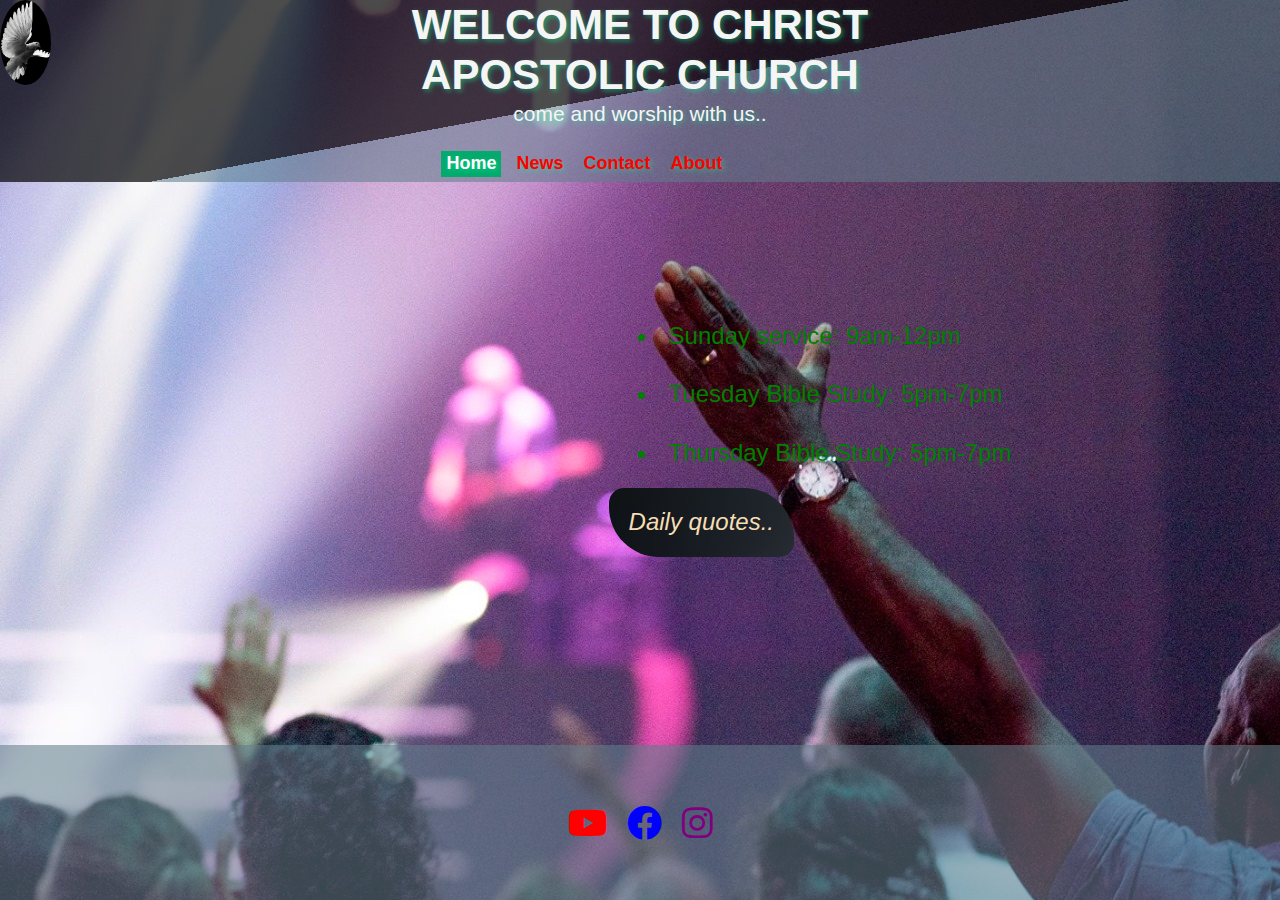
==== church.html @ a7349bd3 "made a repository of my portfolio website" ====
<!DOCTYPE html>
<html lang="en">
<head>
  <meta charset="UTF-8">
  <meta http-equiv="X-UA-Compatible" content="IE=edge">
  <meta name="viewport" content="width=device-width, initial-scale=1.0">
  <title>Document</title>
  <link rel="stylesheet" href="./church.css">
<link rel="stylesheet" href="./css/all.css">
<link rel="stylesheet" href="./webfonts/fa-brands-400.ttf">
</head>
<body>
  <header>
    <div class="container">
    <div class="box">
      <span><img src="/images/dove.jpg" alt="globe"></span>
    </div>
    
      <div>
        <h1>WELCOME TO CHRIST APOSTOLIC CHURCH</h1>
        <p>come and worship with us..</p>
      </div>
      

       <nav>
         <ul class="nav-bar">
          <li><a class="active" href="#home">Home</a></li>
          <li><a href="#news">News</a></li>
          <li><a href="#contact">Contact</a></li>
          <li><a href="#about">About</a></li>
         </ul>
       </nav>
      </div>
    </div>
  </header>

  <section>
    <div class="container activities">
     <ul>
      <li>Sunday service: 9am-12pm</li>
      <li>Tuesday Bible Study: 5pm-7pm</li>
      <li>Thursday Bible Study: 5pm-7pm</li>
     
     </ul>
     <div> <p class="demo quotes">Daily quotes..</p></div>
  </section>

   <footer>
      
      <div class="footer-items">
        <i class="fa-brands fa-youtube"></i>
        <i class="fa-brands fa-facebook"></i>
        <i class="fa-brands fa-instagram"></i>
      </div>
    </footer>

  
  
    <script src="/church.js"></script>
</body>
</html>
---- church.css ----
* {
      margin: 0;
      box-sizing: border-box;
  }

  body,
  ::after,
  ::before {
      box-sizing: border-box !important;
      padding: 0px !important;
      margin: 0px !important;
  }

  body,
  h1,
  p {
      margin: 0;
  }

  body {
      font-size: 1.3125em;
      font-weight: 200;
      font-family: 'Segoe UI', Tahoma, Geneva, Verdana, sans-serif;
      line-height: 1.2;
      background-color: #555;
      background-image: url(/images/handsup.jpg);
      
      
      
      
      

  }

  @media(max-width:600px) {
      body {
          background-color: cadetblue;
          background-image: url(/images/handintheair.jpg) !important;
          position: relative !important;
          background-size: cover !important;
          background-repeat: repeat-y !important;
          color: aliceblue;
          zoom: 75%;

      }

      .activities {
          zoom: 50%;
          transform: translate(50px, 300px);
          border-radius: 15px 50px 30px;


      }

      h1 {
          font-size: medium;
          font-weight: 200;
      }

      p {
          font-size: small;
          font-style: italic;

      }

  }

  header {

      padding: 0 70px;
      background: linear-gradient(-190.5deg,rgba(0,0,0,0.7) 50%, #607d8b8f 50%);
      height: 100%;
      margin: auto;
      text-align: center;
      text-shadow: 2px 2px 5px #00ff9a73;
      position: relative;
      color: whitesmoke;
  }

  @media(max-width:600px) {
      header {
          padding: 50px;

      }
  }

  .nav-bar {
      list-style-type: none;
      margin: 0;
      padding: 10;
      width: fit-content;
      display: flex;
      margin-top: 20px;

  }

  .nav-bar a {
      text-decoration: none;
      display: block;
      color: red;
      padding: 2px 5px;
      font-size: large;
      font-weight: bold;
      margin:5px;

  }

  li a.active {
      background-color: #04AA6D;
      color: white;
  }

  li a:hover:not(.active) {
      background-color: red;
      color: white;
  }

  .box span img {
      width: 4%;
      border-radius: 70%;
      position: absolute;
      transform-style: preserve-3d;
      top: 0;
      left: 0;
      animation: animate 20s linear infinite;
  }

  @keyframes animate {
      0% {
          transform: perspective(1000px) rotateY(0deg);
      }

      100% {
          transform: perspective(1000px) rotateY(370deg);
      }
  }

  .container {
      margin-inline: auto;
      width: min(90%, 30.45rem);
  }

  .activities {
      margin-top: 100px;
      font-size: x-large;
      animation: mymove 20s infinite;
      color: #00968882;
      max-width: fit-content;
      border-radius: 15px 50px 30px;
      transform: translate(180px, 30px);
  }

  .quotes {
      background-color: gray;
      width: fit-content;
      border-radius: 15px 50px;
      color: wheat;
      padding: 20px;
      background-image: url(./images/thorn.jpg);

      background-blend-mode: rgba(0, 0, 0, 0.9);
      font-style: italic;
  }

  @keyframes mymove {
      from {
          background-color: wheat;
      }

      to {
          background-color: gray;
      }
  }

  .activities li {
      margin: 10px;
      padding: 10px;
      color: green;}

      .footer-items{
    display: flex;
    justify-content: center;
    
      }

      .fa-brands{

        font-size: 35px;
        font-weight: bolder;
        align-self: center;
        margin:10px;

      }
      .fa-youtube{
        color:red;
      }
      .fa-facebook{
        color:blue;
      }
      .fa-instagram{
        color:purple
      }

      footer{
        
        background-color: #607d8b91;
        position:absolute;
        bottom: 0;
        left: 0;
        padding: 50px;
        display: block;
        width: 100%;
    
        
      }
      @media(max-width:600px){
        footer{
            position:absolute;
            bottom: -600px;
            align-items: center;
            
            
        }
      }
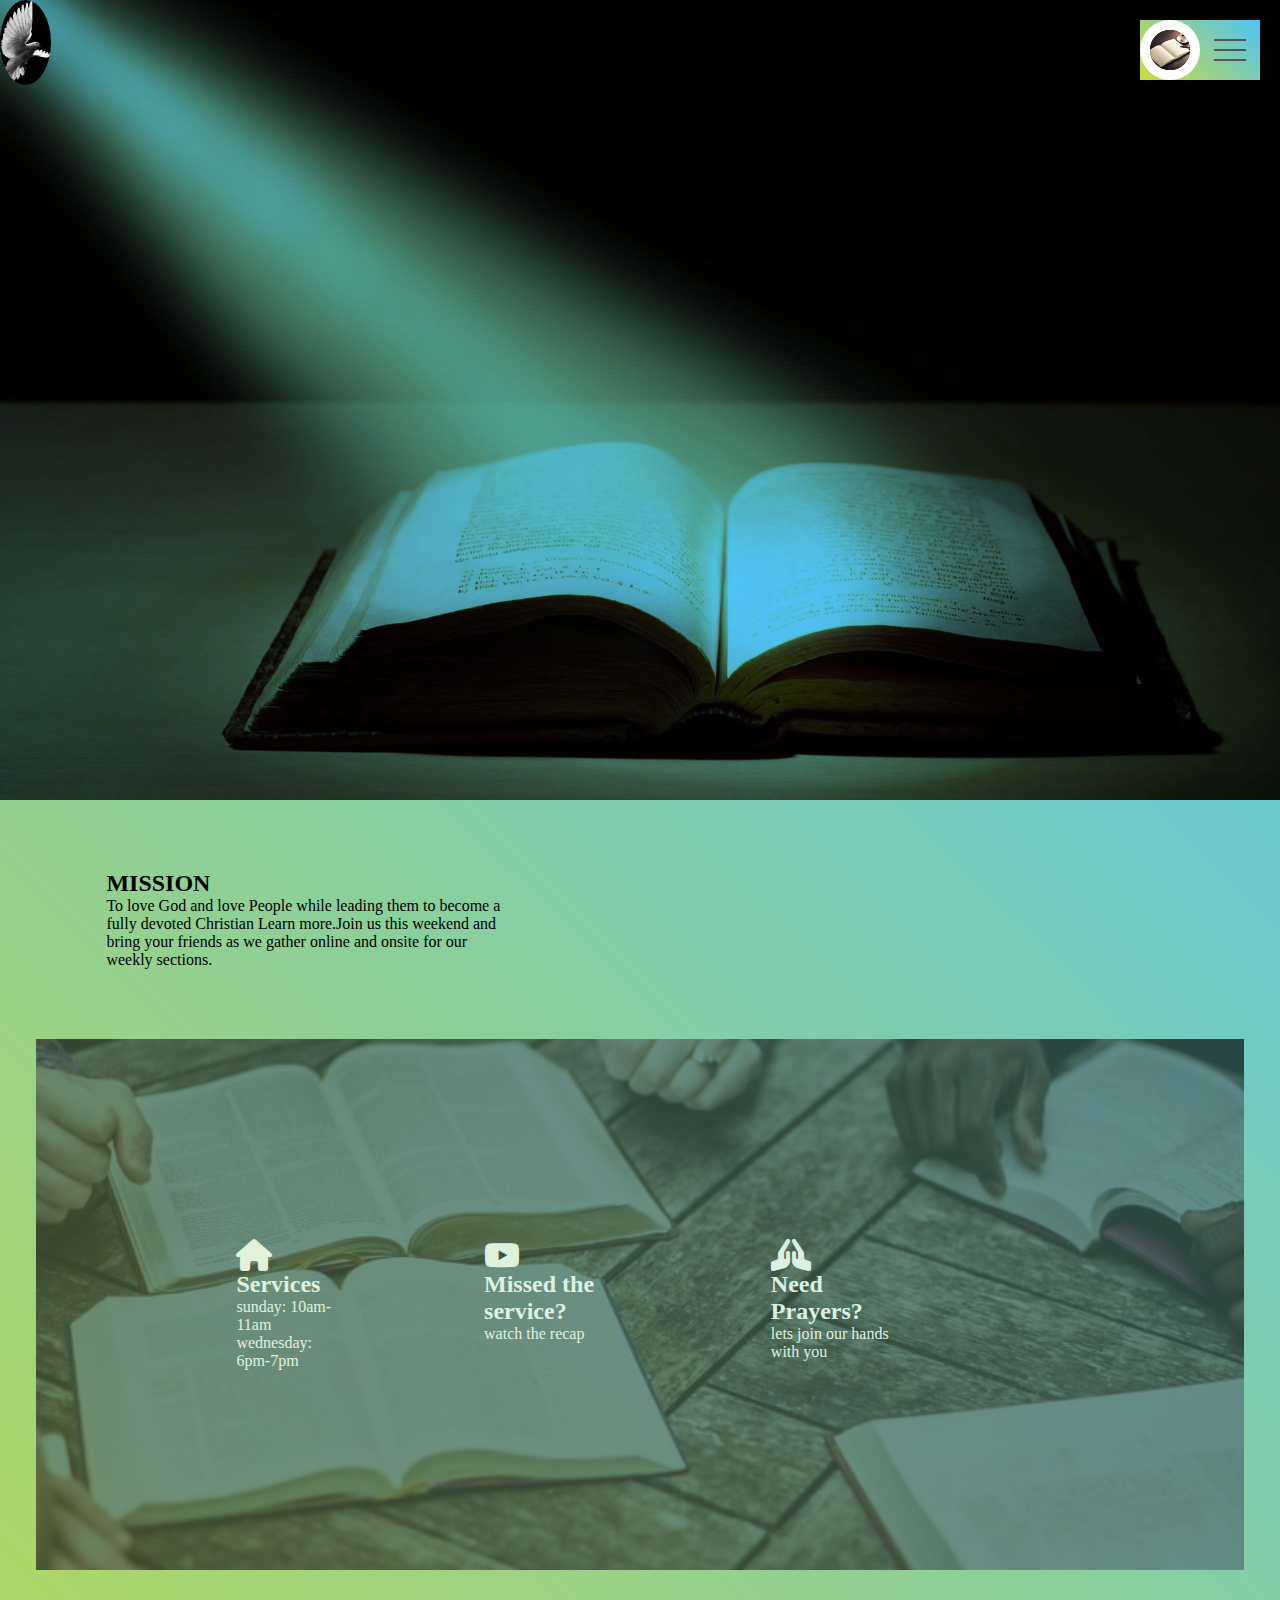
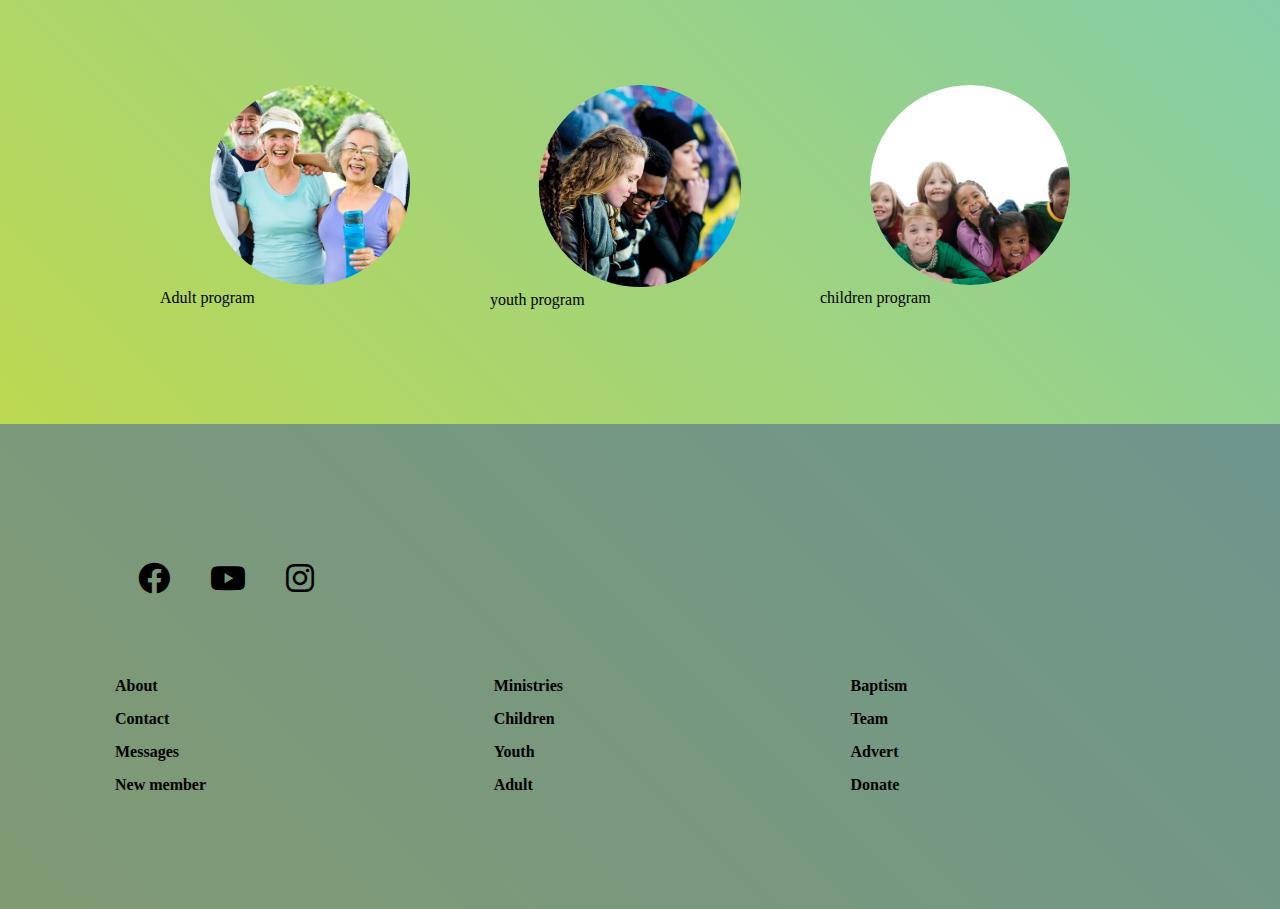
==== commit c6ee418f: "added new church css file" ====
--- a/church.html
+++ b/church.html
@@ -1,61 +1,119 @@
 <!DOCTYPE html>
 <html lang="en">
 <head>
-  <meta charset="UTF-8">
-  <meta http-equiv="X-UA-Compatible" content="IE=edge">
-  <meta name="viewport" content="width=device-width, initial-scale=1.0">
-  <title>Document</title>
-  <link rel="stylesheet" href="./church.css">
-<link rel="stylesheet" href="./css/all.css">
-<link rel="stylesheet" href="./webfonts/fa-brands-400.ttf">
+    <meta charset="UTF-8">
+    <meta http-equiv="X-UA-Compatible" content="IE=edge">
+    <meta name="viewport" content="width=device-width, initial-scale=1.0">
+    <title>Document</title>
+    <link rel="stylesheet" href="./church.css">
+    <link rel="stylesheet" href="./css/all.css">
+    <link rel="stylesheet" href="./webfonts/fa-solid-900.ttf">
 </head>
 <body>
-  <header>
-    <div class="container">
-    <div class="box">
-      <span><img src="/images/dove.jpg" alt="globe"></span>
-    </div>
     
-      <div>
-        <h1>WELCOME TO CHRIST APOSTOLIC CHURCH</h1>
-        <p>come and worship with us..</p>
-      </div>
-      
+            <header>
+                <div class="quotes"></div>
+                <div class="box">
+                    <span><img src="./images/dove.jpg" alt="globe"></span>
+                  </div>
+                <!--navigation-->
+              <div class="navigation">
+                <div class="userBx">
+                    <div class="imgBx">
+                        <img src="./images/bible3.jpg" alt="">
+                    </div>
+                </div>
+                <div class="menuToggle"></div>
+                <ul class="menu">
+                    <li><a href="#">About Us</a></li>
+                    <li><a href="#"></a>Contact</li>
+                    <li><a href=""></a>Donate</li>
+                </ul>
+              </div>
 
-       <nav>
-         <ul class="nav-bar">
-          <li><a class="active" href="#home">Home</a></li>
-          <li><a href="#news">News</a></li>
-          <li><a href="#contact">Contact</a></li>
-          <li><a href="#about">About</a></li>
-         </ul>
-       </nav>
-      </div>
-    </div>
-  </header>
+            </header>
+            
+              <!--all-container wraps all other elements except header-->
+                <div class="all-container">
+                    <div class="word">
+                        <h2>MISSION</h2>
+                        <p class="mission">To love God and love People while leading them to become a fully devoted Christian
+                            Learn more.Join us this weekend and bring your friends as we gather online and onsite
+                            for our weekly sections.
+                        </p>
+                    </div>
+                    <div class="activities">
+                        <div>
+                            <i class="fa-solid fa-house fa-2x"></i>
+                            <h2>Services</h2>
+                            <p>sunday: 10am-11am</p>
+                            <p>wednesday: 6pm-7pm</p>
+                        </div>
+                        <div>
+                            <i class="fa-brands fa-youtube fa-2x" ></i>
+                            <h2>Missed the service?</h2>
+                            <p>watch the recap</p>
+                        </div>
+                        <div>
+                            <i class="fa-sharp fa-solid fa-hands-praying fa-2x"></i>
+                            <h2>Need Prayers?</h2>
+                            <p>lets join our hands with you</p>
+                         </div>
+                    </div>
+                    <div class="img-flex">
+                        <div class="youth">
+                            <img src="./images/k-117-chim-0120.webp" class="youth-img">
+                            <p>Adult program</p>
+                    
+                        </div>
+                        <div class="children">
+                            <img src="./images/HeaderOrganiGram-540x364.jpg" class="children-img">
+                            <p>youth program</p>
+                        </div>
+                        <div class="kids">
+                            <img src="./images/diversity_kids1.jpg" class="kids-img">
+                            <p>children program</p>
+                            
+                    
+                        </div>
+                    </div>
+                        </div>
+                    </div>                   
+                            </div>
+                </div>
+                <div class="footer-container">
+                    <!--footer-->
+                    <footer class="footer">
+                        <div class="socials">
+                            <!--brand logos-->
+                            <i class="fa-brands fa-facebook fa-2x"></i>
+                            <i class="fa-brands fa-youtube fa-2x" ></i>
+                            <i class="fa-brands fa-instagram fa-2x"></i>
+                        </div>
+                        <div class="church-info">
+                            <div class="church-box">
+                                <p>About</p>
+                                <p>Contact</p>
+                                <p>Messages</p>
+                                <p>New member</p>
+                            </div>
+                            <div class="church-box">
+                                <p>Ministries</p>
+                                <p>Children</p>
+                                <p>Youth</p>
+                                <p>Adult</p>
+                            </div>
+                            <div class="church-box">
+                            <p>Baptism</p>
+                            <p>Team</p>
+                            <p>Advert</p>
+                            <p>Donate</p></div>
+                            <div class="church-box"></div>
+                        </div>
+                    </footer>
+                                </div>
+        
 
-  <section>
-    <div class="container activities">
-     <ul>
-      <li>Sunday service: 9am-12pm</li>
-      <li>Tuesday Bible Study: 5pm-7pm</li>
-      <li>Thursday Bible Study: 5pm-7pm</li>
-     
-     </ul>
-     <div> <p class="demo quotes">Daily quotes..</p></div>
-  </section>
-
-   <footer>
-      
-      <div class="footer-items">
-        <i class="fa-brands fa-youtube"></i>
-        <i class="fa-brands fa-facebook"></i>
-        <i class="fa-brands fa-instagram"></i>
-      </div>
-    </footer>
-
-  
-  
-    <script src="/church.js"></script>
+         <script src="./church.js"></script>
 </body>
 </html>--- a/church.css
+++ b/church.css
@@ -1,227 +1,368 @@
-  * {
-      margin: 0;
-      box-sizing: border-box;
-  }
-
-  body,
-  ::after,
-  ::before {
-      box-sizing: border-box !important;
-      padding: 0px !important;
-      margin: 0px !important;
-  }
-
-  body,
-  h1,
-  p {
-      margin: 0;
-  }
-
-  body {
-      font-size: 1.3125em;
-      font-weight: 200;
-      font-family: 'Segoe UI', Tahoma, Geneva, Verdana, sans-serif;
-      line-height: 1.2;
-      background-color: #555;
-      background-image: url(/images/handsup.jpg);
-      
-      
-      
-      
-      
-
-  }
-
-  @media(max-width:600px) {
-      body {
-          background-color: cadetblue;
-          background-image: url(/images/handintheair.jpg) !important;
-          position: relative !important;
-          background-size: cover !important;
-          background-repeat: repeat-y !important;
-          color: aliceblue;
-          zoom: 75%;
-
-      }
-
-      .activities {
-          zoom: 50%;
-          transform: translate(50px, 300px);
-          border-radius: 15px 50px 30px;
-
-
-      }
-
-      h1 {
-          font-size: medium;
-          font-weight: 200;
-      }
-
-      p {
-          font-size: small;
-          font-style: italic;
-
-      }
-
-  }
-
-  header {
-
-      padding: 0 70px;
-      background: linear-gradient(-190.5deg,rgba(0,0,0,0.7) 50%, #607d8b8f 50%);
-      height: 100%;
-      margin: auto;
-      text-align: center;
-      text-shadow: 2px 2px 5px #00ff9a73;
-      position: relative;
-      color: whitesmoke;
-  }
-
-  @media(max-width:600px) {
-      header {
-          padding: 50px;
-
-      }
-  }
-
-  .nav-bar {
-      list-style-type: none;
-      margin: 0;
-      padding: 10;
-      width: fit-content;
-      display: flex;
-      margin-top: 20px;
-
-  }
-
-  .nav-bar a {
-      text-decoration: none;
-      display: block;
-      color: red;
-      padding: 2px 5px;
-      font-size: large;
-      font-weight: bold;
-      margin:5px;
-
-  }
-
-  li a.active {
-      background-color: #04AA6D;
-      color: white;
-  }
-
-  li a:hover:not(.active) {
-      background-color: red;
-      color: white;
-  }
-
+*{
+    margin: 0;
+    box-sizing: border-box;
+}
+body,
+::after,
+::before{
+    box-sizing: border-box !important;
+    margin: 0 !important;
+    padding:0 !important;
+    position: relative;
+
+    
+}
+
+    
+  body,html{
+    background:linear-gradient(45deg,#cddc39,#4fc3f7) ;
+    overflow-x: hidden;
+  } 
   .box span img {
-      width: 4%;
-      border-radius: 70%;
-      position: absolute;
-      transform-style: preserve-3d;
-      top: 0;
-      left: 0;
-      animation: animate 20s linear infinite;
-  }
-
-  @keyframes animate {
-      0% {
-          transform: perspective(1000px) rotateY(0deg);
-      }
-
-      100% {
-          transform: perspective(1000px) rotateY(370deg);
-      }
-  }
-
-  .container {
-      margin-inline: auto;
-      width: min(90%, 30.45rem);
-  }
-
-  .activities {
-      margin-top: 100px;
-      font-size: x-large;
-      animation: mymove 20s infinite;
-      color: #00968882;
-      max-width: fit-content;
-      border-radius: 15px 50px 30px;
-      transform: translate(180px, 30px);
-  }
-
-  .quotes {
-      background-color: gray;
-      width: fit-content;
-      border-radius: 15px 50px;
-      color: wheat;
-      padding: 20px;
-      background-image: url(./images/thorn.jpg);
-
-      background-blend-mode: rgba(0, 0, 0, 0.9);
-      font-style: italic;
-  }
-
-  @keyframes mymove {
-      from {
-          background-color: wheat;
-      }
-
-      to {
-          background-color: gray;
-      }
-  }
-
-  .activities li {
-      margin: 10px;
-      padding: 10px;
-      color: green;}
-
-      .footer-items{
-    display: flex;
-    justify-content: center;
-    
-      }
-
-      .fa-brands{
-
-        font-size: 35px;
-        font-weight: bolder;
-        align-self: center;
-        margin:10px;
-
-      }
-      .fa-youtube{
-        color:red;
-      }
-      .fa-facebook{
-        color:blue;
-      }
-      .fa-instagram{
-        color:purple
-      }
-
-      footer{
+    width: 4%;
+    border-radius: 70%;
+    position: absolute;
+    transform-style: preserve-3d;
+    top: 0;
+    left: 0;
+    animation: animate 25s linear infinite;
+}
+
+@keyframes animate {
+    0% {
+        transform: perspective(1500px) rotateY(0deg);
+    }
+
+    100% {
+        transform: perspective(1500px) rotateY(370deg);
+    }
+}     
+    
+.navigation{
+    position: absolute;
+    top:20px;
+    right:20px;
+    width:120px;
+    height:60px;
+    background: linear-gradient(45deg,#cddc39,#4fc3f7);
+    box-shadow: 0 25px 35px rgba(0,0,0,0.1);
+    display: flex;
+    justify-content:space-between;  
+    transition: height 0.5s, width 0.5s;
+    transition-delay: 0s, 0.75s;
+    overflow: hidden;
+
+}
+@media(max-width:600px){
+    .navigation{
+        right:120px;
+        top:0;
+    }
+}
+
+.navigation.active{
+    width: 200px;
+    height: 300px;
+    transition: width 0.5s, height 0.5s;
+    transition-delay: 0s, 0.75s;
+}
+.navigation.active .userBx{
+    width:calc(100%-60px)
+}
+.navigation .userBx .username{
+    white-space: nowrap;
+    color:#555;
+    font-size: 1.1em;
+}
+
+.navigation .userBx{
+    position: relative;
+    width: 60px;
+    height: 60px;
+    background-color:linear-gradient(45deg,#cddc39,#4fc3f7);
+    display: flex;
+    align-items: center;
+    overflow: hidden;
+    transition: 0.5s;
+    transition-delay: 0.5s;
+}
+.navigation .userBx .imgBx{
+    position:relative;
+    min-width: 60px;
+    height: 60px;
+    overflow: hidden;
+    background-color:#000;
+    border-radius: 50%;
+    border:10px solid #fff;
+    
+    
+}
+.navigation .userBx .imgBx img{
+    position:absolute;
+    top:0;
+    left: 0;
+    width:100%;
+    height:100%;
+    object-fit: cover;
+}
+.navigation .menuToggle{
+    position: relative;
+    height: 60px;
+    width: 60px;
+    cursor: pointer;
+    display: flex;
+    justify-content:center;
+    align-items:center;
+}
+.navigation .menuToggle::before
+{
+    content: ' ';
+    position: absolute;
+    height: 2px;
+    width:32px;
+    background-color: #555;
+    transform: translateY(-10px);
+    box-shadow: 0 10px #555;
+    transition: 0.5s;
+}
+.navigation .menuToggle::after
+{
+    content: ' ';
+    position: absolute;
+    height: 2px;
+    width:32px;
+    background-color: #555;
+    transform: translateY(10px);
+    transition: 0.5s;
+}
+.navigation.active .menuToggle::before{
+    transform:translateY(0px) rotate(45deg);
+    box-shadow: 0 0 #555;
+
+}
+.navigation.active .menuToggle::after{
+    transform:translateY(0px) rotate(-45deg);
+
+}
+.menu{
+    position: absolute;
+    width: 100%;
+    height:calc(100%-60px);
+    margin-top: 80px;
+    padding:20px;
+    border-top:1px solid rgba(0,0,0,0.1)
+
+    
+}
+.menu li{
+    list-style:  none;
+}
+.menu li a{
+    display: flex;
+    align-items: center;
+    gap:10px;
+    margin: 20px 0;
+    font-size: 1em;
+    text-decoration: none;
+    color:#555;
+}
+
+
+
+
+header{
+    padding: 400px;
+    background-image: url(./images/fNbrojW.webp);
+    background-blend-mode:multiply;
+    background-color: #4fc3f7;
+    background-repeat:no-repeat;
+    background-size: cover;
+    background-position: center;
+    min-width: 100%;
+    position: relative;
+    height: 100%;
+    margin:auto
+}
+
+@media(max-width:600px){
+    header{
+        padding:180px;
+        width: 127.9vw;
+    
+    }
+}
+.all-container{
+    margin-inline: auto;
+    width:min(100%,75.45rem);
+    
+  
+    
+}
+@media(max-width:600px){
+      .all-container{
+        width: min(90%,90rem);
+        display: inline-block;
+        margin-left: auto;
+        margin-right: auto;
+
+       
+    }
+}
+
+.word{
+    padding: 70px;
+    
+}
+.word h2{
+font-size:x-large
+}
+.activities{
+    padding: 200px;
+    display:flex;
+    justify-content: space-around;
+    background-image: url(./images/biblestudy.jpg);
+    background-size: cover;
+    background-position: center;
+    background-repeat: no-repeat;
+    background-color: rgba(96, 125, 139, 1);
+    background-blend-mode: multiply;
+    opacity: 0.7;
+    font-weight:lighter;
+    color: white ;
+   
+    
+    
+}
+@media(max-width:600px){
+    .activities{
+        padding:60px;
+        justify-content: center;
+        align-items: center;
+        flex-direction: column;
+        width: 127.9vw;
+        display: inline-block;
+    }
+}
+.activities > div{
+    margin-right: 150px;
+    max-width: 90%;
+    
+}
+
+
+    
+
+@media(max-width:600px){
+    .activities>div{
+        margin:20px;
         
-        background-color: #607d8b91;
-        position:absolute;
-        bottom: 0;
-        left: 0;
-        padding: 50px;
-        display: block;
-        width: 100%;
-    
-        
-      }
-      @media(max-width:600px){
-        footer{
-            position:absolute;
-            bottom: -600px;
-            align-items: center;
-            
-            
-        }
-      }
-
-       
-    +    }
+}
+
+.mission{
+    word-break:normal;
+    max-width: 400px;
+    
+}
+
+.img-flex{
+
+    display: flex;
+    padding:100px;
+    justify-content:center;
+    width: min(100%,90rem);
+    height: 100%;
+    
+   
+
+}
+@media(max-width:600px) {
+    .img-flex{
+        flex-direction: column;
+        justify-content: center;
+        align-items: center;
+        padding:80px
+    
+    }
+
+    
+}
+.img-flex >div{
+    max-width: 100%;
+    height:auto;
+    margin:15px;
+
+
+}
+
+.youth> .youth-img{
+    border-radius: 50%;
+    width: 300px;
+    height:auto;
+    object-fit:cover;
+    clip-path: circle();
+   
+}
+.children >.children-img{
+    border-radius: 50%;
+    max-width: 300px;
+    height:auto;
+    object-fit:cover;
+    clip-path: circle();
+}
+.kids > .kids-img{
+    border-radius: 50%;
+    max-width: 300px;
+    height:auto;
+    object-fit:cover;
+    clip-path: circle();
+}
+footer{
+    background-color:#607d8bb3;
+    width:100vw;
+    padding: 100px;
+    bottom: 0;
+    position:relative;
+    height: auto;
+    left:0;
+    right: 0;
+    
+}
+@media(max-width:600px){
+    footer{
+        width:127.9vw;
+    }
+ 
+}
+.church-info{
+    display:flex;
+    justify-content: space-between;
+    margin-top: 30px;
+    font-weight: bold;
+    color: black;
+}
+@media(max-width:600px){
+    .church-info{
+        justify-content: space-evenly;
+        margin-right: 120px;
+        color: #000;       
+    
+    }
+}
+.church-box>p{
+    margin:15px;
+    
+}
+.socials{
+    display: flex;
+    padding: 18px;
+
+}
+@media(max-width:600px){
+    .socials{
+        margin-right: 150px;
+    }
+}
+.socials>.fa-brands{
+    margin: 20px;
+}
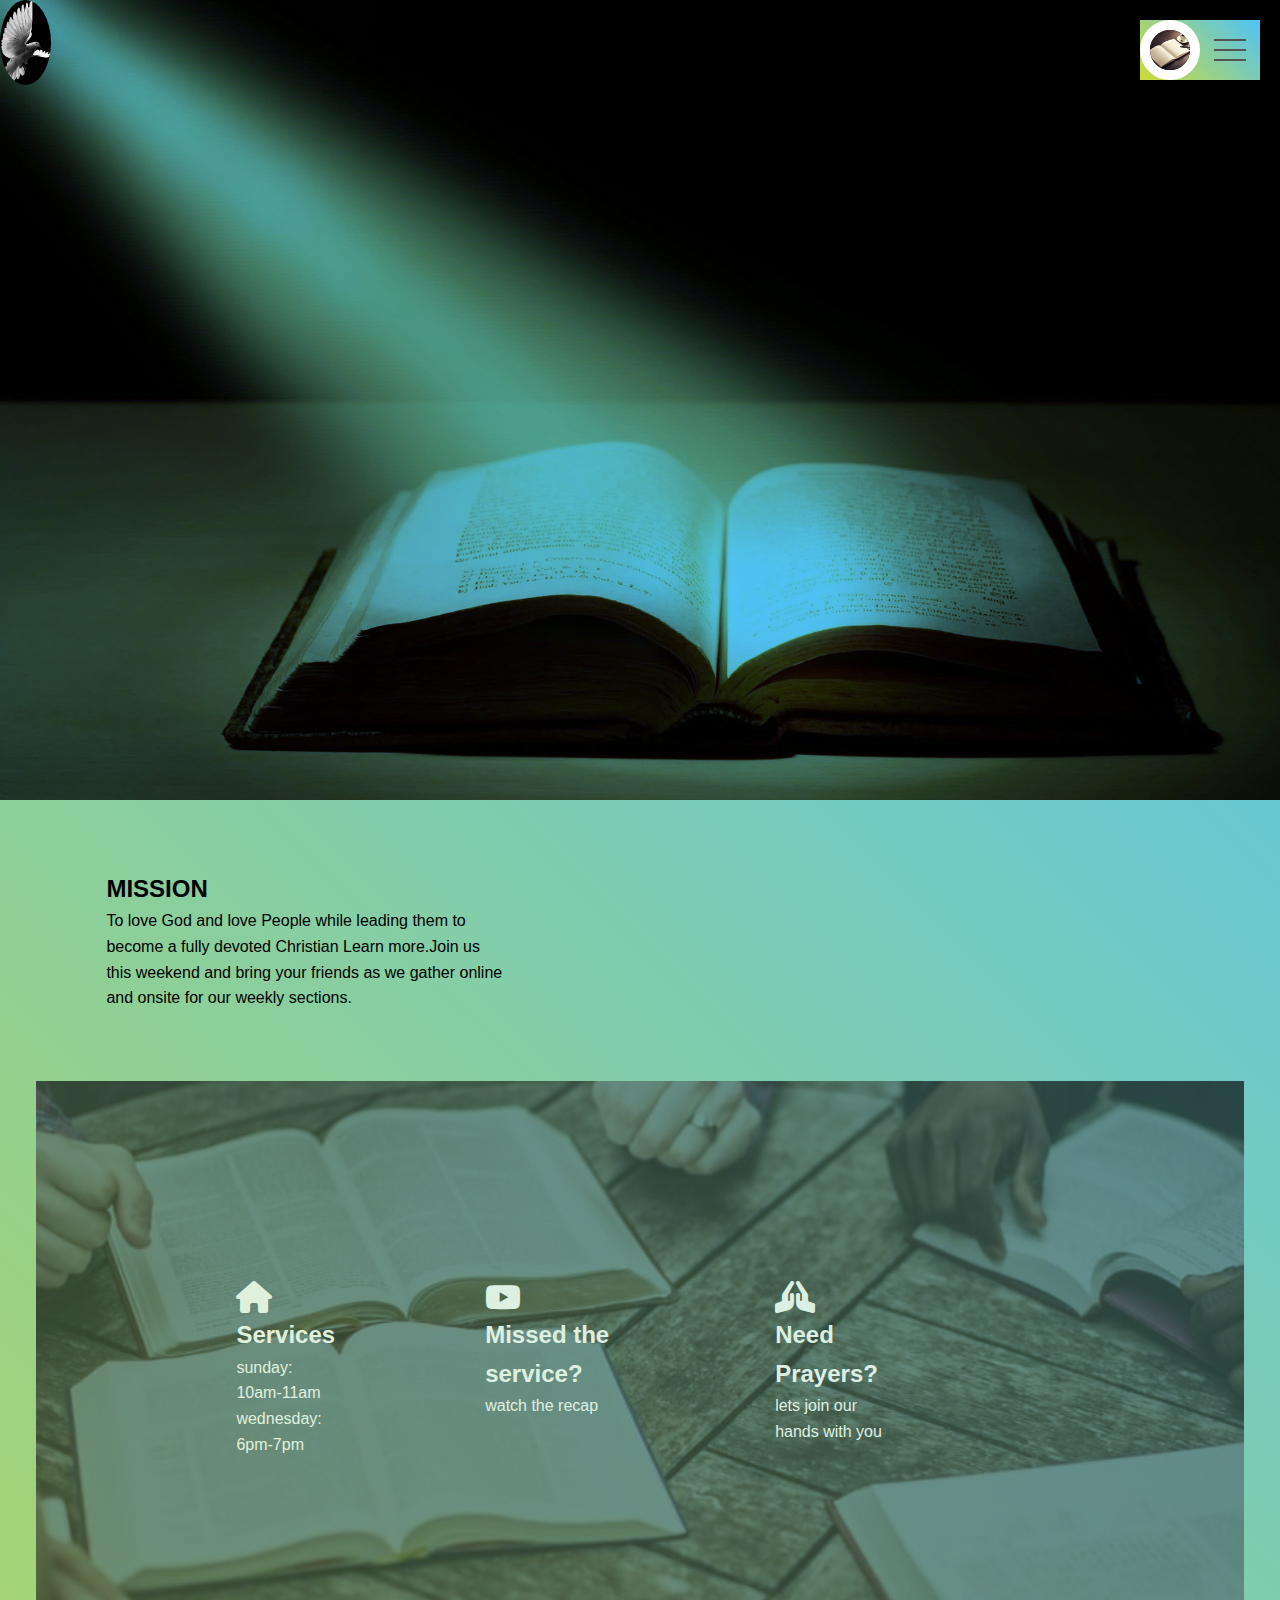
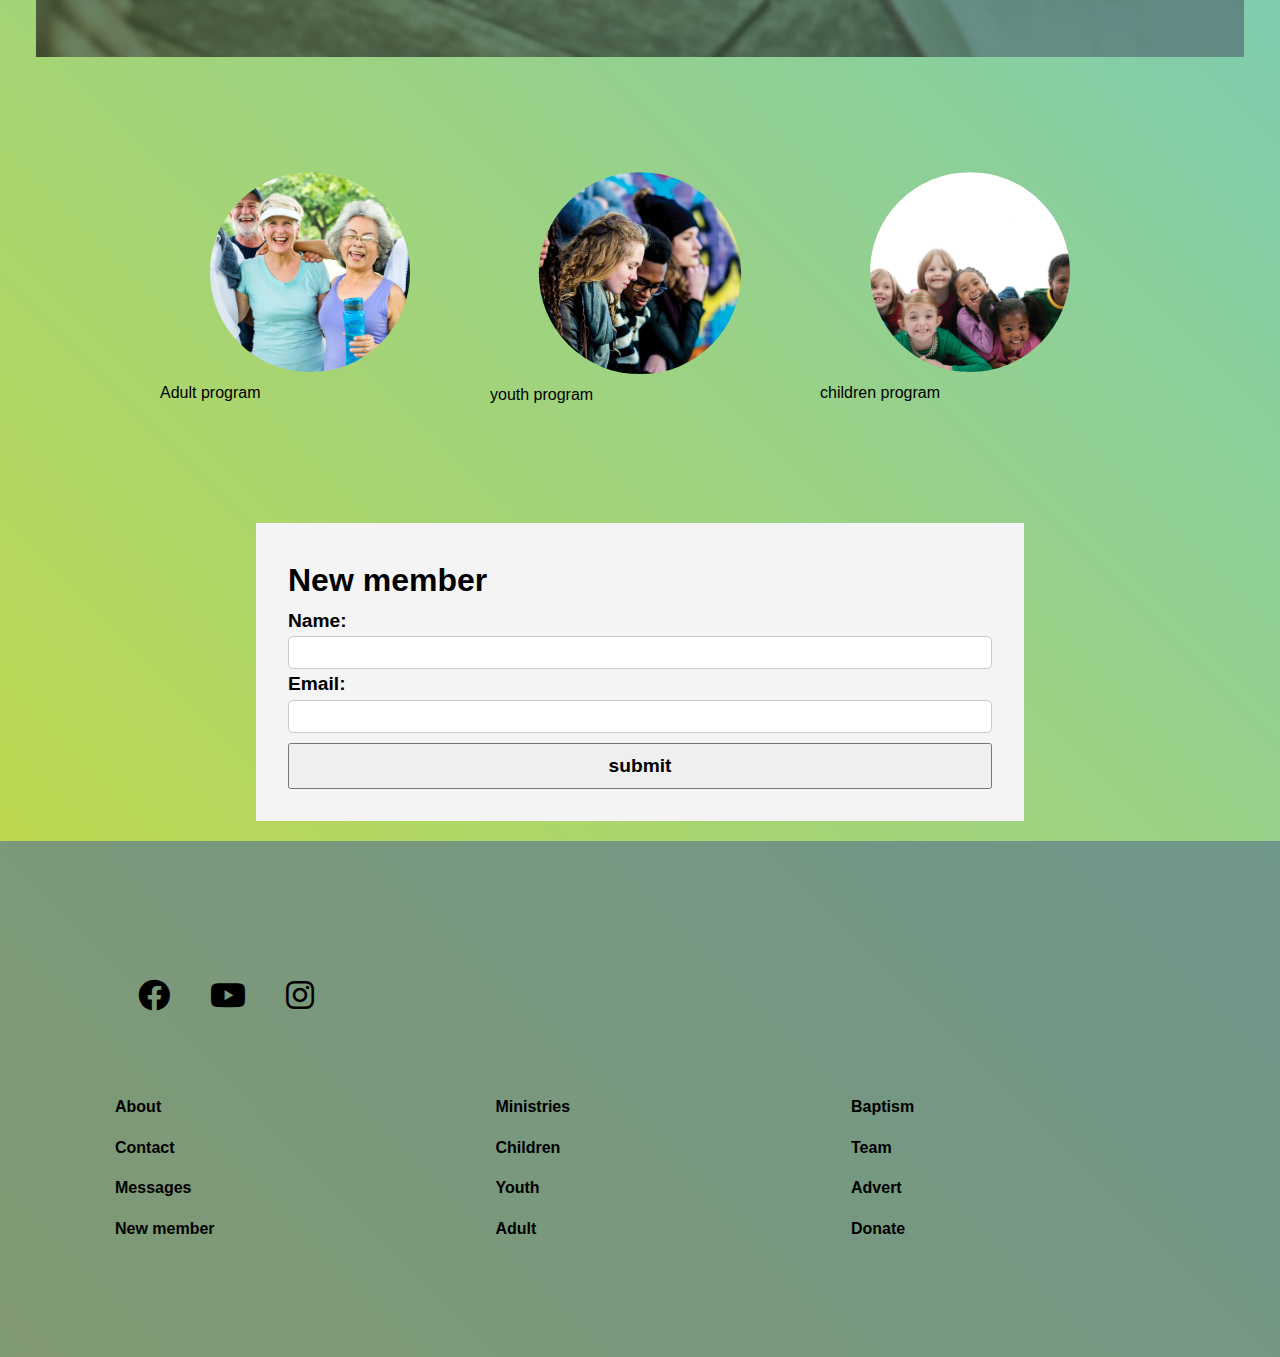
==== commit 33e0124e: "added a form" ====
--- a/church.html
+++ b/church.html
@@ -81,6 +81,25 @@
                     </div>                   
                             </div>
                 </div>
+                <section class="container">
+    <form id="my-form">
+        <h1>New member</h1>
+        <div class="msg"></div>
+        <div>
+            <label for="name">Name:</label>
+            <input type="text" id="name">
+        </div>
+        <div>
+            <label for="email">Email:</label>
+            <input type="text" id="email">
+        </div>
+        <input type="submit" class="btn" value="submit">
+    </form>
+  <ul id="users"></ul>
+  
+
+ </section>
+
                 <div class="footer-container">
                     <!--footer-->
                     <footer class="footer">
--- a/church.css
+++ b/church.css
@@ -190,6 +190,9 @@
         width: 127.9vw;
     
     }
+}
+.quotes{
+    position: relative;
 }
 .all-container{
     margin-inline: auto;
@@ -317,6 +320,73 @@
     object-fit:cover;
     clip-path: circle();
 }
+* {
+    box-sizing: border-box;
+    margin: 0;
+}
+
+body {
+    font-family: Arial, Helvetica, sans-serif;
+    line-height: 1.6;
+    ;
+}
+
+#my-form {
+    padding: 2rem;
+    background-color: #f4f4f4;
+}
+
+ul {
+    list-style: none;
+    padding: 10px;
+}
+
+ul li {
+    padding: 5px;
+    background-color: #f4f4f4;
+    margin: 5px 0;
+    padding: 8px;
+}
+
+
+#my-form input[type='text'] {
+    width: 100%;
+    padding: 8px;
+    margin-bottom: 0px;
+    border-radius: 5px;
+    border: 1px solid #ccc
+}
+
+#my-form label {
+    display: block;
+    font-size: larger;
+    font-weight: 600;
+}
+
+.container {
+    margin-inline: auto;
+    width: min(60%, 50rem)
+}
+@media(max-width:600px){
+    .container{
+        width: min(90%,50rem);
+    }
+
+}
+
+
+.btn {
+    display: block;
+    width: 100%;
+    padding: 10px 15px;
+    font-size: larger;
+    font-weight: 600;
+    margin-top: 10px;
+}
+
+.error {
+    background: red;
+}
 footer{
     background-color:#607d8bb3;
     width:100vw;
